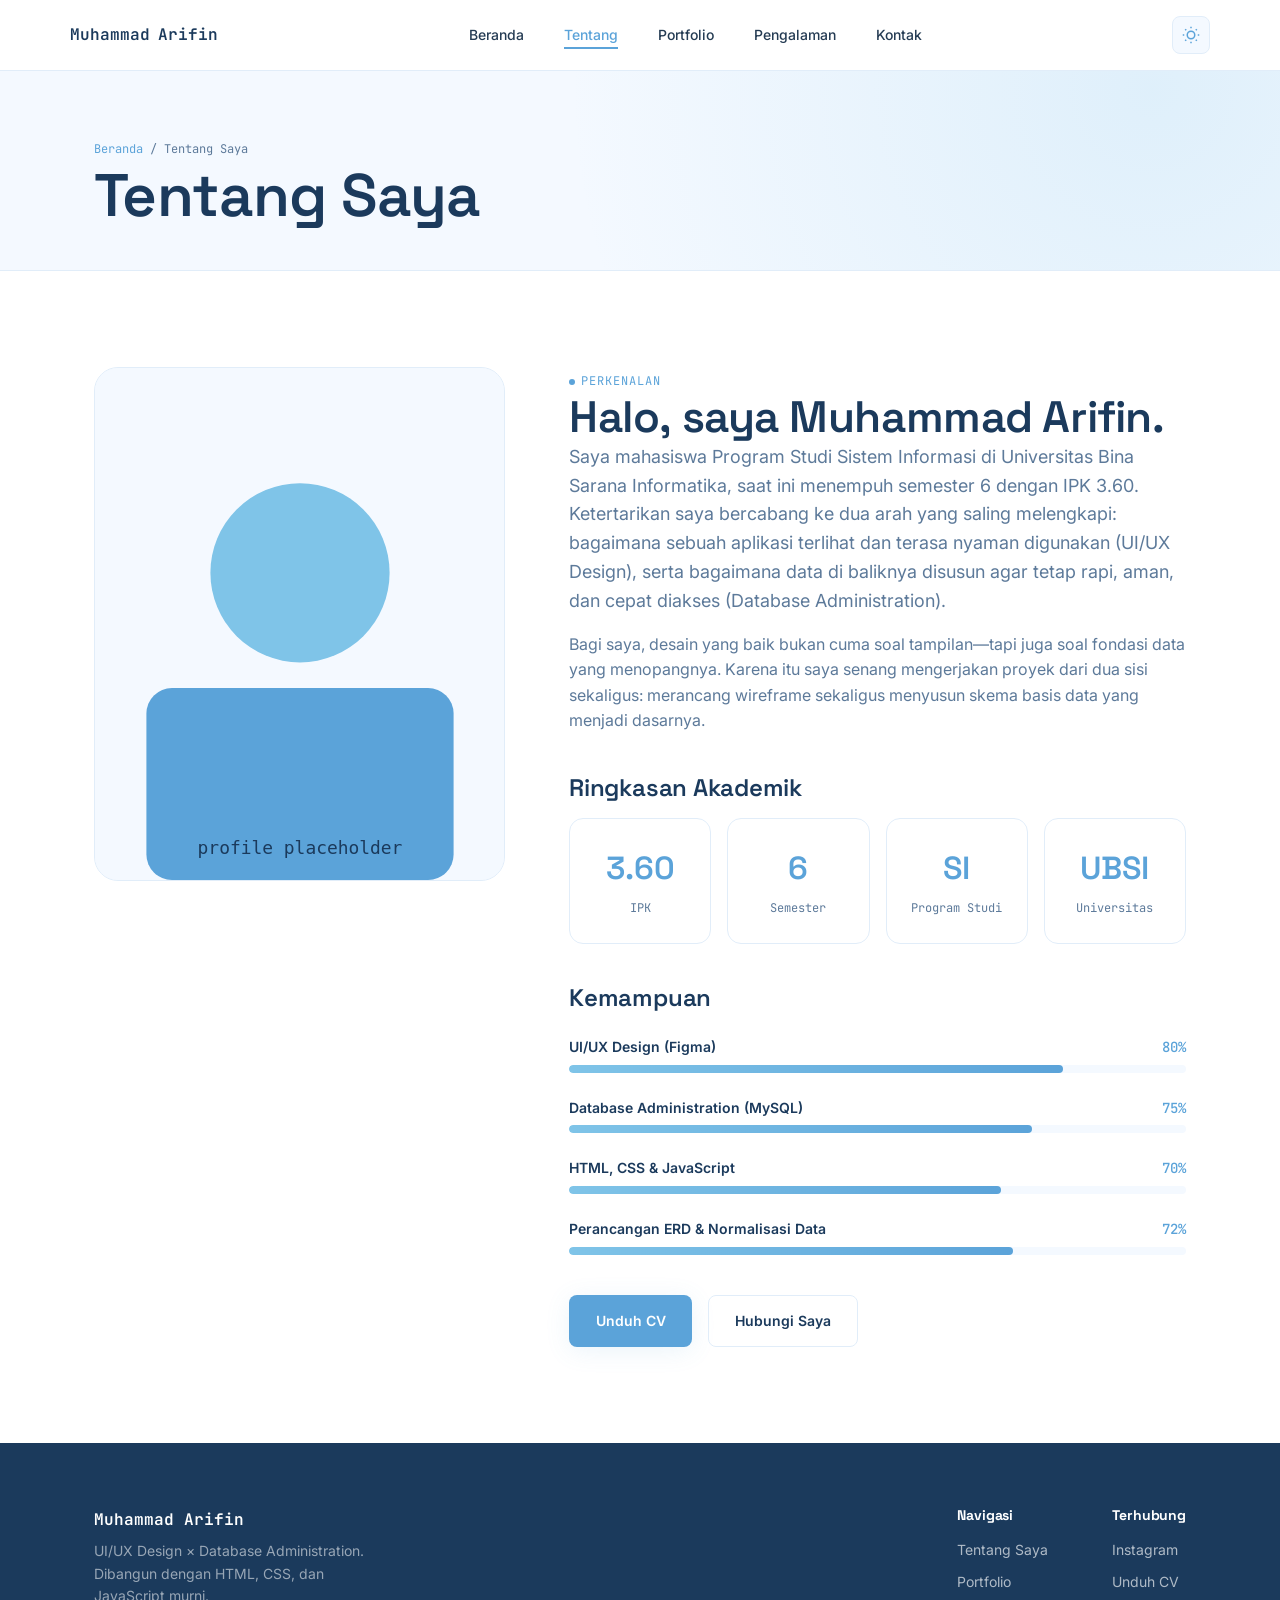
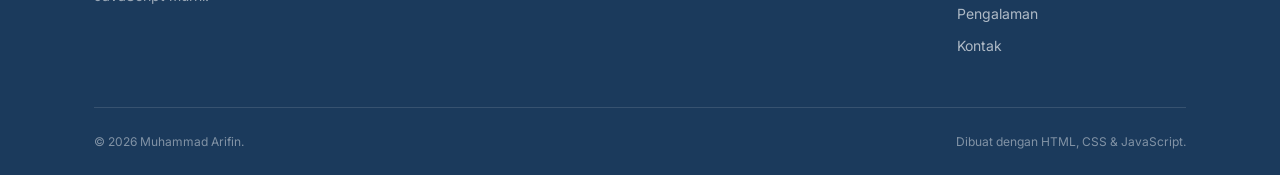
==== about.html @ ec72a24f "Update IPK to 3.60, add CV.pdf, and structure portfolio files" ====
<!DOCTYPE html>
<html lang="id">
<head>
  <meta charset="UTF-8" />
  <meta name="viewport" content="width=device-width, initial-scale=1.0" />
  <title>Tentang Saya — Muhammad Arifin</title>
  <meta name="description" content="Profil Muhammad Arifin, mahasiswa Sistem Informasi UBSI dengan minat di UI/UX Design dan Database Administration." />

  <link rel="preconnect" href="https://fonts.googleapis.com">
  <link href="https://fonts.googleapis.com/css2?family=Space+Grotesk:wght@500;600;700&family=Inter:wght@400;500;600&family=JetBrains+Mono:wght@400;500;600&display=swap" rel="stylesheet">

  <link rel="stylesheet" href="assets/css/style.css" />
  <link rel="stylesheet" href="assets/css/responsive.css" />
</head>
<body>

  <header class="site-header">
    <nav class="nav container">
      <a href="index.html" class="nav-brand">Muhammad<span class=span>Arifin</a>
      <ul class="nav-links">
        <li><a href="index.html">Beranda</a></li>
        <li><a href="about.html" class="active">Tentang</a></li>
        <li><a href="portfolio.html">Portfolio</a></li>
        <li><a href="experience.html">Pengalaman</a></li>
        <li><a href="contact.html">Kontak</a></li>
      </ul>
      <button class="theme-toggle" id="theme-toggle" aria-label="Ganti tema gelap/terang">
  <svg class="icon-sun" width="18" height="18" viewBox="0 0 24 24" fill="none" stroke="currentColor" stroke-width="2"><circle cx="12" cy="12" r="5"/><path d="M12 1v2M12 21v2M4.22 4.22l1.42 1.42M18.36 18.36l1.42 1.42M1 12h2M21 12h2M4.22 19.78l1.42-1.42M18.36 5.64l1.42-1.42"/></svg>
  <svg class="icon-moon" width="18" height="18" viewBox="0 0 24 24" fill="none" stroke="currentColor" stroke-width="2"><path d="M21 12.79A9 9 0 1 1 11.21 3 7 7 0 0 0 21 12.79z"/></svg>
</button>
<button class="nav-toggle" aria-label="Buka menu" aria-expanded="false">
  <span></span><span></span><span></span>
</button>
    </nav>
  </header>

  <main>
    <div class="page-header">
      <div class="container">
        <span class="breadcrumb"><a href="index.html">Beranda</a> / Tentang Saya</span>
        <h1>Tentang Saya</h1>
      </div>
    </div>

    <section class="section">
      <div class="container about-grid">
        <div class="about-photo reveal">
          <img src="assets/images/profile.jpg.svg" alt="Foto profil Muhammad Arifin" />
        </div>

        <div class="about-content">
          <span class="eyebrow reveal">perkenalan</span>
          <h2 class="reveal">Halo, saya Muhammad Arifin.</h2>
          <p class="reveal" style="margin-bottom: var(--space-2); font-size: var(--fs-md);">
            Saya mahasiswa Program Studi Sistem Informasi di Universitas Bina Sarana Informatika,
            saat ini menempuh semester 6 dengan IPK 3.60. Ketertarikan saya bercabang ke dua arah yang
            saling melengkapi: bagaimana sebuah aplikasi terlihat dan terasa nyaman digunakan (UI/UX Design),
            serta bagaimana data di baliknya disusun agar tetap rapi, aman, dan cepat diakses (Database Administration).
          </p>
          <p class="reveal" style="margin-bottom: var(--space-4);">
            Bagi saya, desain yang baik bukan cuma soal tampilan—tapi juga soal fondasi data yang menopangnya.
            Karena itu saya senang mengerjakan proyek dari dua sisi sekaligus: merancang wireframe sekaligus
            menyusun skema basis data yang menjadi dasarnya.
          </p>

          <div class="reveal" style="margin-bottom: var(--space-4);">
            <h3 style="margin-bottom: var(--space-2);">Ringkasan Akademik</h3>
            <div class="stats-strip">
              <div class="stat-block">
                <span class="stat-value">3.60</span>
                <span class="stat-label">IPK</span>
              </div>
              <div class="stat-block">
                <span class="stat-value">6</span>
                <span class="stat-label">Semester</span>
              </div>
              <div class="stat-block">
                <span class="stat-value">SI</span>
                <span class="stat-label">Program Studi</span>
              </div>
              <div class="stat-block">
                <span class="stat-value">UBSI</span>
                <span class="stat-label">Universitas</span>
              </div>
            </div>
          </div>

          <div class="reveal">
            <h3 style="margin-bottom: var(--space-3);">Kemampuan</h3>

            <div class="skill-bar-group">
              <div class="skill-bar-label"><span>UI/UX Design (Figma)</span><span>80%</span></div>
              <div class="skill-bar-track"><div class="skill-bar-fill" data-level="80"></div></div>
            </div>
            <div class="skill-bar-group">
              <div class="skill-bar-label"><span>Database Administration (MySQL)</span><span>75%</span></div>
              <div class="skill-bar-track"><div class="skill-bar-fill" data-level="75"></div></div>
            </div>
            <div class="skill-bar-group">
              <div class="skill-bar-label"><span>HTML, CSS &amp; JavaScript</span><span>70%</span></div>
              <div class="skill-bar-track"><div class="skill-bar-fill" data-level="70"></div></div>
            </div>
            <div class="skill-bar-group">
              <div class="skill-bar-label"><span>Perancangan ERD &amp; Normalisasi Data</span><span>72%</span></div>
              <div class="skill-bar-track"><div class="skill-bar-fill" data-level="72"></div></div>
            </div>
          </div>

          <div class="reveal" style="margin-top: var(--space-4); display:flex; gap: var(--space-2); flex-wrap: wrap;">
            <a href="assets/documents/CV.pdf" class="btn btn-primary" download>Unduh CV</a>
            <a href="contact.html" class="btn btn-outline">Hubungi Saya</a>
          </div>
        </div>
      </div>
    </section>
  </main>

  <footer class="site-footer">
    <div class="container">
      <div class="footer-inner">
        <div>
          <div class="footer-brand">Muhammad Arifin</div>
          <p class="footer-tagline">UI/UX Design × Database Administration. Dibangun dengan HTML, CSS, dan JavaScript murni.</p>
        </div>
        <div class="footer-links">
          <div class="footer-col">
            <h4>Navigasi</h4>
            <a href="about.html">Tentang Saya</a>
            <a href="portfolio.html">Portfolio</a>
            <a href="experience.html">Pengalaman</a>
            <a href="contact.html">Kontak</a>
          </div>
          <div class="footer-col">
            <h4>Terhubung</h4>
            <a href="https://instagram.com/arsip.in_9" target="_blank" rel="noopener">Instagram</a>
            <a href="assets/documents/CV.pdf" download>Unduh CV</a>
          </div>
        </div>
      </div>
      <div class="footer-bottom">
        <span>&copy; <span id="current-year"></span> Muhammad Arifin.</span>
        <span>Dibuat dengan HTML, CSS &amp; JavaScript.</span>
      </div>
    </div>
  </footer>

  <button class="back-to-top" aria-label="Kembali ke atas">
    <svg width="18" height="18" viewBox="0 0 24 24" fill="none" stroke="currentColor" stroke-width="2"><path d="M12 19V5M5 12l7-7 7 7"/></svg>
  </button>

  <script src="assets/js/script.js"></script>
</body>
</html>
---- assets/css/style.css ----
/* =========================================================
   Muhammad Arifin — E-Portfolio
   Design tokens: light blue + white, SaaS-clean direction
   ========================================================= */

:root {
  /* Color */
  --color-white: #ffffff;
  --color-bg-soft: #f4f9ff;
  --color-blue-primary: #5ba3d9;
  --color-blue-secondary: #7fc4e8;
  --color-blue-deep: #1b3a5c;
  --color-border: #e1edf9;
  --color-text: #243b53;
  --color-text-muted: #5d7a9a;
  --color-success: #3fb88a;

  /* Type */
  --font-display: "Space Grotesk", sans-serif;
  --font-body: "Inter", sans-serif;
  --font-mono: "JetBrains Mono", monospace;

  /* Scale */
  --fs-xs: 0.75rem;
  --fs-sm: 0.875rem;
  --fs-base: 1rem;
  --fs-md: 1.125rem;
  --fs-lg: 1.5rem;
  --fs-xl: 2rem;
  --fs-2xl: 2.75rem;
  --fs-3xl: 3.75rem;

  /* Layout */
  --container-width: 1140px;
  --radius-sm: 8px;
  --radius-md: 14px;
  --radius-lg: 24px;
  --space-1: 0.5rem;
  --space-2: 1rem;
  --space-3: 1.5rem;
  --space-4: 2.5rem;
  --space-5: 4rem;
  --space-6: 6rem;

  --shadow-soft: 0 4px 24px rgba(91, 163, 217, 0.12);
  --shadow-hover: 0 12px 32px rgba(91, 163, 217, 0.2);
  --transition: 220ms cubic-bezier(0.4, 0, 0.2, 1);
}

/* =========================== Dark mode tokens =========================== */

[data-theme="dark"] {
  --color-white: #16263f;
  --color-bg-soft: #0f1b2e;
  --color-blue-primary: #6bb3e0;
  --color-blue-secondary: #8fd0f0;
  --color-blue-deep: #e8f1fb;
  --color-border: #2a4566;
  --color-text: #e8f1fb;
  --color-text-muted: #8fa8c4;
  --color-success: #4fd19a;

  --shadow-soft: 0 4px 24px rgba(0, 0, 0, 0.3);
  --shadow-hover: 0 12px 32px rgba(0, 0, 0, 0.45);
}

[data-theme="dark"] body {
  background: #0f1b2e;
}

[data-theme="dark"] .site-header {
  background: rgba(15, 27, 46, 0.85);
}

[data-theme="dark"] .hero {
  background:
    radial-gradient(circle at 85% 15%, rgba(107, 179, 224, 0.12), transparent 45%),
    linear-gradient(180deg, #0f1b2e 0%, #16263f 100%);
}

[data-theme="dark"] .page-header {
  background:
    radial-gradient(circle at 90% 10%, rgba(107, 179, 224, 0.12), transparent 50%),
    #0f1b2e;
}

[data-theme="dark"] .hero-grid-pattern {
  background-image:
    linear-gradient(rgba(107, 179, 224, 0.06) 1px, transparent 1px),
    linear-gradient(90deg, rgba(107, 179, 224, 0.06) 1px, transparent 1px);
}

[data-theme="dark"] .site-footer {
  background: #0a1422;
}

[data-theme="dark"] .btn-primary {
  color: #0f1b2e;
}

[data-theme="dark"] .stat-value {
  color: var(--color-blue-primary);
}

[data-theme="dark"] img:not(.no-dim) {
  filter: brightness(0.85);
}

* {
  margin: 0;
  padding: 0;
  box-sizing: border-box;
}

html {
  scroll-behavior: smooth;
}

@media (prefers-reduced-motion: reduce) {
  html {
    scroll-behavior: auto;
  }
  *,
  *::before,
  *::after {
    animation-duration: 0.01ms !important;
    animation-iteration-count: 1 !important;
    transition-duration: 0.01ms !important;
  }
}

body {
  font-family: var(--font-body);
  color: var(--color-text);
  background: var(--color-white);
  line-height: 1.6;
  -webkit-font-smoothing: antialiased;
  animation: page-fade-in 400ms ease;
  transition: background 300ms ease, color 300ms ease;
}

@keyframes page-fade-in {
  from { opacity: 0; }
  to { opacity: 1; }
}

img {
  max-width: 100%;
  display: block;
}

a {
  color: inherit;
  text-decoration: none;
}

ul {
  list-style: none;
}

.container {
  width: 100%;
  max-width: var(--container-width);
  margin: 0 auto;
  padding: 0 var(--space-3);
}

:focus-visible {
  outline: 2px solid var(--color-blue-primary);
  outline-offset: 3px;
  border-radius: 4px;
}

h1, h2, h3, h4 {
  font-family: var(--font-display);
  color: var(--color-blue-deep);
  line-height: 1.15;
  letter-spacing: -0.01em;
}

h1 { font-size: var(--fs-3xl); font-weight: 600; }
h2 { font-size: var(--fs-2xl); font-weight: 600; }
h3 { font-size: var(--fs-lg); font-weight: 600; }

p { color: var(--color-text-muted); }

.eyebrow {
  font-family: var(--font-mono);
  font-size: var(--fs-xs);
  letter-spacing: 0.08em;
  text-transform: uppercase;
  color: var(--color-blue-primary);
  display: inline-flex;
  align-items: center;
  gap: 0.5em;
}

.eyebrow::before {
  content: "";
  width: 6px;
  height: 6px;
  border-radius: 50%;
  background: var(--color-blue-primary);
}


/* =========================== Header / Nav =========================== */

.site-header {
  position: sticky;
  top: 0;
  z-index: 100;
  background: rgba(255, 255, 255, 0.85);
  backdrop-filter: blur(10px);
  border-bottom: 1px solid var(--color-border);
  transition: background 300ms ease;
}

.nav {
  display: flex;
  align-items: center;
  justify-content: space-between;
  padding: var(--space-2) 0;
  gap: var(--space-2);
}

.nav-brand {
  font-family: var(--font-mono);
  font-weight: 600;
  font-size: var(--fs-base);
  color: var(--color-blue-deep);
  display: inline-flex;
  align-items: center;
  gap: 0.5rem;
  transition: transform 200ms ease;
}

.nav-brand:hover {
  transform: rotate(-2deg) scale(1.05);
}

.nav-brand .dot {
  color: var(--color-blue-primary);
  display: inline-block;
  transition: transform 300ms cubic-bezier(0.68, -0.55, 0.27, 1.55);
}

.nav-brand:hover .dot {
  transform: scale(1.6) rotate(180deg);
}

.nav-links {
  display: flex;
  gap: var(--space-4);
  align-items: center;
}

.nav-links a {
  font-size: var(--fs-sm);
  font-weight: 500;
  color: var(--color-text);
  position: relative;
  padding: 0.25rem 0;
  transition: color var(--transition);
}

.nav-links a::after {
  content: "";
  position: absolute;
  left: 0;
  bottom: -2px;
  width: 0;
  height: 2px;
  background: var(--color-blue-primary);
  transition: width var(--transition);
}

.nav-links a:hover,
.nav-links a.active {
  color: var(--color-blue-primary);
}

.nav-links a:hover::after,
.nav-links a.active::after {
  width: 100%;
}

.nav-actions {
  display: flex;
  align-items: center;
  gap: var(--space-2);
}

.nav-toggle {
  display: none;
  flex-direction: column;
  gap: 4px;
  background: none;
  border: none;
  cursor: pointer;
  padding: 8px;
}

.nav-toggle span {
  width: 22px;
  height: 2px;
  background: var(--color-blue-deep);
  transition: transform var(--transition), opacity var(--transition);
}

/* =========================== Theme toggle =========================== */

.theme-toggle {
  display: flex;
  align-items: center;
  justify-content: center;
  width: 38px;
  height: 38px;
  border-radius: var(--radius-sm);
  background: var(--color-bg-soft);
  border: 1px solid var(--color-border);
  color: var(--color-blue-primary);
  cursor: pointer;
  transition: transform var(--transition), background var(--transition), color var(--transition);
  flex-shrink: 0;
}

.theme-toggle:hover {
  transform: scale(1.08) rotate(-8deg);
  background: var(--color-blue-primary);
  color: var(--color-white);
}

.theme-toggle:active {
  transform: scale(0.92);
}

.theme-toggle .icon-moon {
  display: none;
}

[data-theme="dark"] .theme-toggle .icon-sun {
  display: none;
}

[data-theme="dark"] .theme-toggle .icon-moon {
  display: block;
}

/* =========================== Buttons =========================== */

.btn {
  display: inline-flex;
  align-items: center;
  gap: 0.5rem;
  font-family: var(--font-body);
  font-weight: 600;
  font-size: var(--fs-sm);
  padding: 0.85rem 1.6rem;
  border-radius: var(--radius-sm);
  border: 1px solid transparent;
  cursor: pointer;
  transition: transform var(--transition), box-shadow var(--transition), background var(--transition);
}

.btn:active {
  transform: scale(0.96) translateY(0);
}

.btn-primary {
  background: var(--color-blue-primary);
  color: var(--color-white);
  box-shadow: var(--shadow-soft);
}

.btn-primary:hover {
  background: var(--color-blue-deep);
  box-shadow: var(--shadow-hover);
  transform: translateY(-2px);
}

.btn-outline {
  background: transparent;
  border-color: var(--color-border);
  color: var(--color-blue-deep);
}

.btn-outline:hover {
  border-color: var(--color-blue-primary);
  color: var(--color-blue-primary);
  transform: translateY(-2px);
}

/* =========================== Hero =========================== */

.hero {
  position: relative;
  padding: var(--space-6) 0 var(--space-5);
  overflow: hidden;
  background:
    radial-gradient(circle at 85% 15%, rgba(127, 196, 232, 0.18), transparent 45%),
    linear-gradient(180deg, var(--color-bg-soft) 0%, var(--color-white) 100%);
  transition: background 300ms ease;
}

.hero-grid-pattern {
  position: absolute;
  inset: 0;
  background-image:
    linear-gradient(rgba(91, 163, 217, 0.07) 1px, transparent 1px),
    linear-gradient(90deg, rgba(91, 163, 217, 0.07) 1px, transparent 1px);
  background-size: 48px 48px;
  mask-image: linear-gradient(180deg, black, transparent 75%);
  pointer-events: none;
}

.hero-inner {
  position: relative;
  display: grid;
  grid-template-columns: 1.1fr 0.9fr;
  gap: var(--space-5);
  align-items: center;
}

.hero-text h1 {
  margin: var(--space-2) 0 var(--space-3);
}

.hero-text h1 .highlight {
  color: var(--color-blue-primary);
}

.hero-lead {
  font-size: var(--fs-md);
  max-width: 46ch;
  margin-bottom: var(--space-4);
}

.hero-actions {
  display: flex;
  gap: var(--space-2);
  flex-wrap: wrap;
  margin-bottom: var(--space-4);
}

.hero-meta {
  display: flex;
  gap: var(--space-4);
  flex-wrap: wrap;
}

.hero-meta-item {
  font-family: var(--font-mono);
  font-size: var(--fs-xs);
  color: var(--color-text-muted);
}

.hero-meta-item strong {
  display: block;
  font-size: var(--fs-lg);
  font-family: var(--font-display);
  color: var(--color-blue-deep);
  font-weight: 600;
}

.hero-visual {
  position: relative;
  display: flex;
  justify-content: center;
}

.hero-card {
  position: relative;
  width: 100%;
  max-width: 340px;
  background: var(--color-white);
  border: 1px solid var(--color-border);
  border-radius: var(--radius-lg);
  box-shadow: var(--shadow-soft);
  padding: var(--space-3);
  transition: transform 300ms ease, box-shadow 300ms ease, background 300ms ease;
}

.hero-card:hover {
  transform: translateY(-6px);
  box-shadow: var(--shadow-hover);
}

.hero-photo-frame {
  width: 100%;
  aspect-ratio: 1 / 1;
  border-radius: var(--radius-md);
  overflow: hidden;
  background: var(--color-bg-soft);
  margin-bottom: var(--space-2);
}

.hero-photo-frame img {
  width: 100%;
  height: 100%;
  object-fit: cover;
}

.hero-status {
  display: flex;
  align-items: center;
  gap: 0.5rem;
  font-family: var(--font-mono);
  font-size: var(--fs-xs);
  color: var(--color-text-muted);
  padding: 0.6rem 0.8rem;
  background: var(--color-bg-soft);
  border-radius: var(--radius-sm);
}

.hero-status .pulse {
  width: 8px;
  height: 8px;
  border-radius: 50%;
  background: var(--color-success);
  flex-shrink: 0;
  position: relative;
}

.hero-status .pulse::after {
  content: "";
  position: absolute;
  inset: 0;
  border-radius: 50%;
  background: var(--color-success);
  animation: pulse-ring 2s ease-out infinite;
}

@keyframes pulse-ring {
  0% { transform: scale(1); opacity: 0.6; }
  100% { transform: scale(2.6); opacity: 0; }
}

.hero-float {
  position: absolute;
  background: var(--color-white);
  border: 1px solid var(--color-border);
  border-radius: var(--radius-sm);
  box-shadow: var(--shadow-soft);
  padding: 0.6rem 0.9rem;
  font-family: var(--font-mono);
  font-size: var(--fs-xs);
  color: var(--color-blue-deep);
  font-weight: 600;
}

.hero-float--top {
  top: 6%;
  right: -6%;
}

.hero-float--bottom {
  bottom: 8%;
  left: -8%;
}

/* =========================== Section base =========================== */

.section {
  padding: var(--space-6) 0;
}

.section-soft {
  background: var(--color-bg-soft);
  transition: background 300ms ease;
}

.section-head {
  max-width: 60ch;
  margin-bottom: var(--space-5);
}

.section-head h2 {
  margin-top: var(--space-1);
}

.section-foot {
  margin-top: var(--space-5);
  text-align: center;
}

/* =========================== Cards: skills / focus =========================== */

.focus-grid {
  display: grid;
  grid-template-columns: repeat(2, 1fr);
  gap: var(--space-3);
}

.focus-card {
  background: var(--color-white);
  border: 1px solid var(--color-border);
  border-radius: var(--radius-md);
  padding: var(--space-4);
  transition: transform var(--transition), box-shadow var(--transition), border-color var(--transition), background var(--transition);
}

.focus-card:hover {
  transform: translateY(-4px);
  box-shadow: var(--shadow-hover);
  border-color: var(--color-blue-secondary);
}

.focus-icon {
  width: 44px;
  height: 44px;
  border-radius: var(--radius-sm);
  background: var(--color-bg-soft);
  display: flex;
  align-items: center;
  justify-content: center;
  margin-bottom: var(--space-2);
  color: var(--color-blue-primary);
  transition: transform 300ms ease, background 300ms ease, color 300ms ease;
}

.focus-card:hover .focus-icon {
  transform: rotate(-8deg) scale(1.1);
  background: var(--color-blue-primary);
  color: var(--color-white);
}

.focus-card h3 {
  margin-bottom: 0.5rem;
}

.focus-tags {
  display: flex;
  flex-wrap: wrap;
  gap: 0.4rem;
  margin-top: var(--space-2);
}

.tag {
  font-family: var(--font-mono);
  font-size: 0.7rem;
  padding: 0.3rem 0.6rem;
  border-radius: 100px;
  background: var(--color-bg-soft);
  color: var(--color-blue-deep);
  border: 1px solid var(--color-border);
  transition: transform 200ms ease, background 200ms ease, color 200ms ease, border-color 200ms ease;
}

.tag:hover {
  transform: translateY(-2px);
  background: var(--color-blue-primary);
  color: var(--color-white);
  border-color: var(--color-blue-primary);
}

/* =========================== Project cards =========================== */

.project-grid {
  display: grid;
  grid-template-columns: repeat(3, 1fr);
  gap: var(--space-3);
}

.project-card {
  background: var(--color-white);
  border: 1px solid var(--color-border);
  border-radius: var(--radius-md);
  overflow: hidden;
  transition: transform var(--transition), box-shadow var(--transition), background var(--transition);
  display: flex;
  flex-direction: column;
}

.project-card:hover {
  transform: translateY(-6px);
  box-shadow: var(--shadow-hover);
}

.project-thumb {
  aspect-ratio: 16 / 10;
  background: var(--color-bg-soft);
  position: relative;
  overflow: hidden;
}

.project-thumb img {
  width: 100%;
  height: 100%;
  object-fit: cover;
  transition: transform 400ms cubic-bezier(0.25, 0.46, 0.45, 0.94);
}

.project-card:hover .project-thumb img {
  transform: scale(1.08);
}

.project-thumb .project-index {
  position: absolute;
  top: 0.75rem;
  left: 0.75rem;
  font-family: var(--font-mono);
  font-size: var(--fs-xs);
  background: rgba(27, 58, 92, 0.75);
  color: var(--color-white);
  padding: 0.25rem 0.55rem;
  border-radius: 100px;
}

.project-body {
  padding: var(--space-3);
  flex: 1;
  display: flex;
  flex-direction: column;
}

.project-body h3 {
  margin-bottom: 0.4rem;
}

.project-body p {
  font-size: var(--fs-sm);
  margin-bottom: var(--space-2);
}

.project-tags {
  display: flex;
  flex-wrap: wrap;
  gap: 0.4rem;
  margin-bottom: var(--space-2);
}

.project-link {
  margin-top: auto;
  font-family: var(--font-mono);
  font-size: var(--fs-xs);
  font-weight: 600;
  color: var(--color-blue-primary);
  display: inline-flex;
  align-items: center;
  gap: 0.4rem;
}

.project-link svg {
  transition: transform var(--transition);
}

.project-link:hover svg {
  transform: translate(2px, -2px);
}

/* =========================== Timeline (experience) =========================== */

.timeline {
  position: relative;
  padding-left: var(--space-5);
}

.timeline::before {
  content: "";
  position: absolute;
  left: 7px;
  top: 6px;
  bottom: 6px;
  width: 1px;
  background: var(--color-border);
}

.timeline-item {
  position: relative;
  padding-bottom: var(--space-5);
}

.timeline-item:last-child {
  padding-bottom: 0;
}

.timeline-marker {
  position: absolute;
  left: calc(-1 * var(--space-5) + 1px);
  top: 4px;
  width: 14px;
  height: 14px;
  border-radius: 50%;
  background: var(--color-white);
  border: 2px solid var(--color-blue-primary);
  transition: transform 250ms ease, background 250ms ease;
}

.timeline-item:hover .timeline-marker {
  transform: scale(1.3);
  background: var(--color-blue-primary);
}

.timeline-period {
  font-family: var(--font-mono);
  font-size: var(--fs-xs);
  color: var(--color-blue-primary);
  margin-bottom: 0.3rem;
  display: block;
}

.timeline-item h3 {
  margin-bottom: 0.2rem;
}

.timeline-org {
  font-size: var(--fs-sm);
  color: var(--color-text-muted);
  margin-bottom: 0.6rem;
  font-weight: 500;
}

.timeline-desc {
  font-size: var(--fs-sm);
  max-width: 60ch;
}

/* =========================== Stats strip =========================== */

.stats-strip {
  display: grid;
  grid-template-columns: repeat(4, 1fr);
  gap: var(--space-2);
}

.stat-block {
  padding: var(--space-3);
  text-align: center;
  background: var(--color-white);
  border: 1px solid var(--color-border);
  border-radius: var(--radius-md);
  transition: transform var(--transition), box-shadow var(--transition), border-color var(--transition), background var(--transition);
}

.stat-block:hover {
  transform: translateY(-4px);
  box-shadow: var(--shadow-hover);
  border-color: var(--color-blue-secondary);
}

.stat-value {
  font-family: var(--font-display);
  font-size: var(--fs-xl);
  font-weight: 600;
  color: var(--color-blue-primary);
  display: block;
}

.stat-label {
  font-family: var(--font-mono);
  font-size: var(--fs-xs);
  color: var(--color-text-muted);
}


/* =========================== Forms =========================== */

.form-grid {
  display: grid;
  grid-template-columns: 1fr 1fr;
  gap: var(--space-5);
  align-items: start;
}

.field {
  margin-bottom: var(--space-3);
}

.field label {
  display: block;
  font-size: var(--fs-sm);
  font-weight: 600;
  color: var(--color-blue-deep);
  margin-bottom: 0.4rem;
}

.field input,
.field textarea {
  width: 100%;
  font-family: var(--font-body);
  font-size: var(--fs-base);
  padding: 0.85rem 1rem;
  border: 1px solid var(--color-border);
  border-radius: var(--radius-sm);
  background: var(--color-white);
  color: var(--color-text);
  transition: border-color var(--transition), box-shadow var(--transition), background var(--transition);
}

.field input:focus,
.field textarea:focus {
  outline: none;
  border-color: var(--color-blue-primary);
  box-shadow: 0 0 0 3px rgba(91, 163, 217, 0.15);
}

.field-error {
  font-size: var(--fs-xs);
  color: #d9534f;
  margin-top: 0.3rem;
  display: none;
  font-family: var(--font-mono);
}

.field.has-error input,
.field.has-error textarea {
  border-color: #d9534f;
}

.field.has-error .field-error {
  display: block;
}

.form-status {
  margin-top: var(--space-2);
  padding: 0.9rem 1rem;
  border-radius: var(--radius-sm);
  font-size: var(--fs-sm);
  display: none;
}

.form-status.show {
  display: block;
}

.form-status.success {
  background: rgba(63, 184, 138, 0.12);
  color: #237a5c;
  border: 1px solid rgba(63, 184, 138, 0.3);
}

.contact-info-card {
  background: var(--color-white);
  border: 1px solid var(--color-border);
  border-radius: var(--radius-md);
  padding: var(--space-4);
  transition: background 300ms ease;
}

.contact-info-item {
  display: flex;
  gap: var(--space-2);
  align-items: flex-start;
  padding: var(--space-2) 0;
  border-bottom: 1px solid var(--color-border);
}

.contact-info-item:last-child {
  border-bottom: none;
}

.contact-info-icon {
  width: 38px;
  height: 38px;
  border-radius: var(--radius-sm);
  background: var(--color-bg-soft);
  color: var(--color-blue-primary);
  display: flex;
  align-items: center;
  justify-content: center;
  flex-shrink: 0;
  transition: transform 250ms ease;
}

.contact-info-item:hover .contact-info-icon {
  transform: scale(1.1) rotate(-5deg);
}

.contact-info-item strong {
  display: block;
  font-size: var(--fs-sm);
  color: var(--color-blue-deep);
}

.contact-info-item span,
.contact-info-item a {
  font-size: var(--fs-sm);
  color: var(--color-text-muted);
}

.contact-info-item a:hover {
  color: var(--color-blue-primary);
}

/* =========================== About page specifics =========================== */

.about-grid {
  display: grid;
  grid-template-columns: 0.8fr 1.2fr;
  gap: var(--space-5);
  align-items: start;
}

.about-photo {
  border-radius: var(--radius-lg);
  overflow: hidden;
  border: 1px solid var(--color-border);
  aspect-ratio: 4 / 5;
  background: var(--color-bg-soft);
  position: sticky;
  top: 100px;
}

.about-photo img {
  width: 100%;
  height: 100%;
  object-fit: cover;
}

.skill-bar-group {
  margin-bottom: var(--space-3);
}

.skill-bar-label {
  display: flex;
  justify-content: space-between;
  font-size: var(--fs-sm);
  font-weight: 600;
  color: var(--color-blue-deep);
  margin-bottom: 0.4rem;
}

.skill-bar-label span:last-child {
  font-family: var(--font-mono);
  color: var(--color-blue-primary);
  font-weight: 500;
}

.skill-bar-track {
  height: 8px;
  background: var(--color-bg-soft);
  border-radius: 100px;
  overflow: hidden;
}

.skill-bar-fill {
  height: 100%;
  background: linear-gradient(90deg, var(--color-blue-secondary), var(--color-blue-primary));
  border-radius: 100px;
  width: 0;
  transition: width 1.1s cubic-bezier(0.4, 0, 0.2, 1);
}

/* =========================== Footer =========================== */

.site-footer {
  background: var(--color-blue-deep);
  color: rgba(255, 255, 255, 0.7);
  padding: var(--space-5) 0 var(--space-3);
}

.footer-inner {
  display: flex;
  justify-content: space-between;
  align-items: flex-start;
  flex-wrap: wrap;
  gap: var(--space-3);
  padding-bottom: var(--space-4);
  border-bottom: 1px solid rgba(255, 255, 255, 0.12);
  margin-bottom: var(--space-3);
}

.footer-brand {
  font-family: var(--font-mono);
  color: var(--color-white);
  font-weight: 600;
  margin-bottom: 0.5rem;
}

.footer-tagline {
  font-size: var(--fs-sm);
  max-width: 32ch;
  color: rgba(255, 255, 255, 0.55);
}

.footer-links {
  display: flex;
  gap: var(--space-5);
}

.footer-col h4 {
  color: var(--color-white);
  font-size: var(--fs-sm);
  margin-bottom: var(--space-2);
}

.footer-col a {
  display: block;
  font-size: var(--fs-sm);
  color: rgba(255, 255, 255, 0.65);
  margin-bottom: 0.6rem;
  transition: color var(--transition), transform var(--transition);
}

.footer-col a:hover {
  color: var(--color-blue-secondary);
  transform: translateX(3px);
}

.footer-bottom {
  display: flex;
  justify-content: space-between;
  font-size: var(--fs-xs);
  color: rgba(255, 255, 255, 0.45);
  flex-wrap: wrap;
  gap: 0.5rem;
}

/* =========================== Page header (inner pages) =========================== */

.page-header {
  padding: var(--space-5) 0 var(--space-4);
  background:
    radial-gradient(circle at 90% 10%, rgba(127, 196, 232, 0.18), transparent 50%),
    var(--color-bg-soft);
  border-bottom: 1px solid var(--color-border);
  transition: background 300ms ease;
}

.breadcrumb {
  font-family: var(--font-mono);
  font-size: var(--fs-xs);
  color: var(--color-text-muted);
  margin-bottom: var(--space-2);
}

.breadcrumb a {
  color: var(--color-blue-primary);
}

/* =========================== Back to top =========================== */

.back-to-top {
  position: fixed;
  right: var(--space-3);
  bottom: var(--space-3);
  width: 44px;
  height: 44px;
  border-radius: 50%;
  background: var(--color-blue-primary);
  color: var(--color-white);
  display: flex;
  align-items: center;
  justify-content: center;
  box-shadow: var(--shadow-hover);
  cursor: pointer;
  border: none;
  opacity: 0;
  pointer-events: none;
  transform: translateY(10px);
  transition: opacity var(--transition), transform var(--transition), background var(--transition);
  z-index: 99;
}

.back-to-top.show {
  opacity: 1;
  pointer-events: auto;
  transform: translateY(0);
}

.back-to-top:hover {
  background: var(--color-blue-deep);
  transform: translateY(-4px);
}

.back-to-top:active {
  transform: scale(0.92);
}

/* =========================== Reveal-on-scroll =========================== */

.reveal {
  opacity: 0;
  transform: translateY(18px);
  transition: opacity 0.6s ease, transform 0.6s ease;
}

.reveal.in-view {
  opacity: 1;
  transform: translateY(0);
}

/* =========================== Document download card =========================== */

.doc-card {
  display: flex;
  align-items: center;
  gap: var(--space-2);
  background: var(--color-white);
  border: 1px solid var(--color-border);
  border-radius: var(--radius-sm);
  padding: var(--space-2) var(--space-3);
  transition: border-color var(--transition), transform var(--transition), background var(--transition);
}

.doc-card:hover {
  border-color: var(--color-blue-primary);
  transform: translateY(-2px);
}

.doc-card-icon {
  width: 36px;
  height: 36px;
  border-radius: var(--radius-sm);
  background: var(--color-bg-soft);
  color: var(--color-blue-primary);
  display: flex;
  align-items: center;
  justify-content: center;
  flex-shrink: 0;
  transition: transform 250ms ease;
}

.doc-card:hover .doc-card-icon {
  transform: scale(1.1);
}

.doc-card-text strong {
  display: block;
  font-size: var(--fs-sm);
  color: var(--color-blue-deep);
}

.doc-card-text span {
  font-size: var(--fs-xs);
  color: var(--color-text-muted);
}

.btn-whatsapp {
  background: #25d366;
  color: var(--color-white);
  box-shadow: 0 4px 24px rgba(37, 211, 102, 0.25);
}

.btn-whatsapp:hover {
  background: #1ebe5b;
  box-shadow: 0 12px 32px rgba(37, 211, 102, 0.35);
  transform: translateY(-2px);
}

.form-actions {
  display: flex;
  flex-wrap: wrap;
  gap: var(--space-2);
  margin-bottom: var(--space-1);
}

.form-hint {
  font-size: var(--fs-xs);
  color: var(--color-text-muted);
  margin-top: var(--space-2);
}

.contact-info-icon--whatsapp {
  background: rgba(37, 211, 102, 0.12);
  color: #25d366;
}
---- assets/css/responsive.css ----
/* =========================================================
   Responsive overrides
   ========================================================= */

@media (max-width: 1024px) {
  .hero-inner {
    grid-template-columns: 1fr;
  }

  .hero-visual {
    order: -1;
    margin-bottom: var(--space-3);
  }

  .hero-card {
    max-width: 280px;
  }

  .about-grid {
    grid-template-columns: 1fr;
  }

  .about-photo {
    position: static;
    max-width: 320px;
    margin: 0 auto;
  }

  .project-grid {
    grid-template-columns: repeat(2, 1fr);
  }

  .form-grid {
    grid-template-columns: 1fr;
    gap: var(--space-4);
  }
}

@media (max-width: 768px) {
  :root {
    --fs-3xl: 2.5rem;
    --fs-2xl: 2rem;
    --fs-xl: 1.6rem;
  }

  .nav-links {
    position: fixed;
    top: 64px;
    left: 0;
    right: 0;
    background: var(--color-white);
    border-bottom: 1px solid var(--color-border);
    flex-direction: column;
    align-items: flex-start;
    padding: var(--space-3);
    gap: var(--space-2);
    transform: translateY(-150%);
    opacity: 0;
    transition: transform var(--transition), opacity var(--transition);
    z-index: 90;
  }

  .nav-links.open {
    transform: translateY(0);
    opacity: 1;
  }

  .nav-toggle {
    display: flex;
  }

  .nav-toggle.open span:nth-child(1) {
    transform: translateY(6px) rotate(45deg);
  }

  .nav-toggle.open span:nth-child(2) {
    opacity: 0;
  }

  .nav-toggle.open span:nth-child(3) {
    transform: translateY(-6px) rotate(-45deg);
  }

  .focus-grid {
    grid-template-columns: 1fr;
  }

  .project-grid {
    grid-template-columns: 1fr;
  }

  .stats-strip {
    grid-template-columns: repeat(2, 1fr);
    gap: var(--space-2);
  }

  .footer-inner {
    flex-direction: column;
  }

  .footer-links {
    gap: var(--space-4);
  }

  .hero-float {
    display: none;
  }

  .timeline {
    padding-left: var(--space-4);
  }

  .timeline-marker {
    left: calc(-1 * var(--space-4) + 1px);
  }
}

@media (max-width: 480px) {
  .container {
    padding: 0 var(--space-2);
  }

  .hero {
    padding: var(--space-4) 0 var(--space-4);
  }

  .section {
    padding: var(--space-5) 0;
  }

  .hero-actions {
    flex-direction: column;
    align-items: stretch;
  }

  .hero-meta {
    gap: var(--space-3);
  }

  .footer-links {
    flex-direction: column;
    gap: var(--space-3);
  }
}
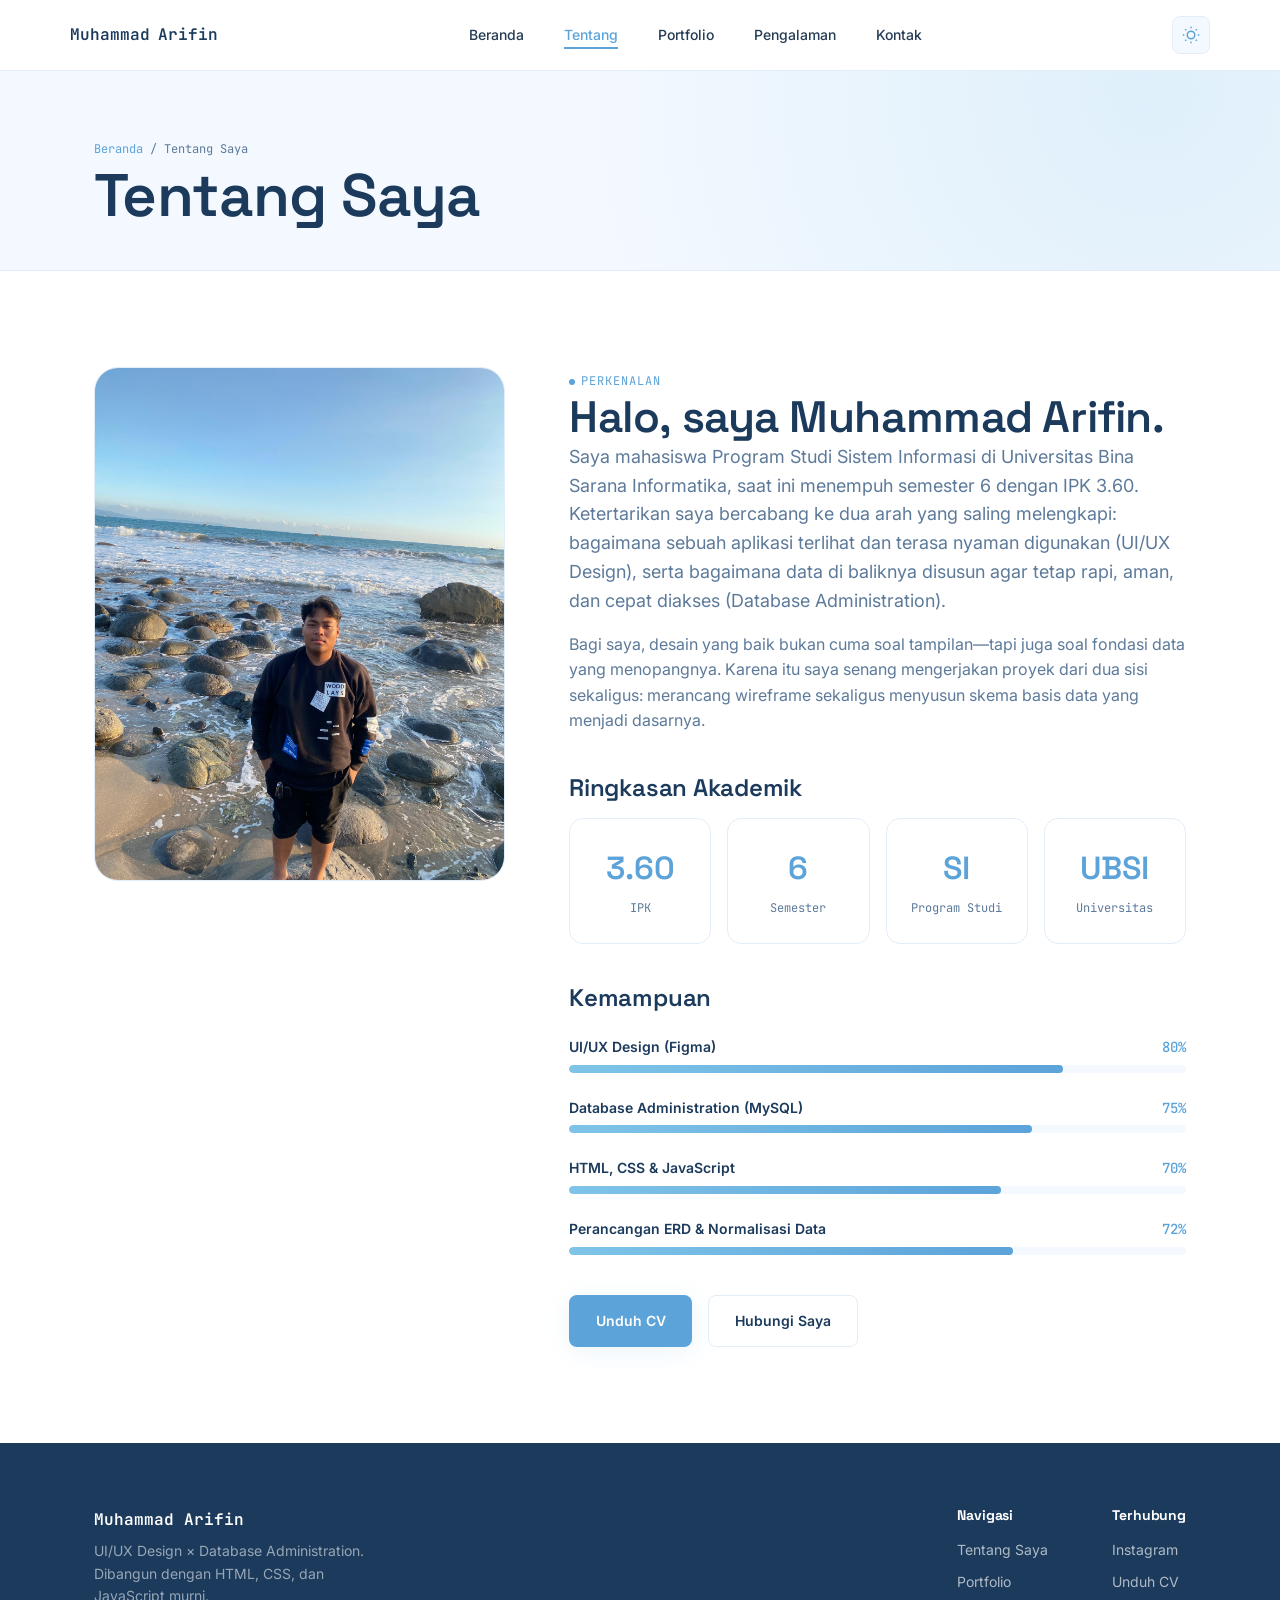
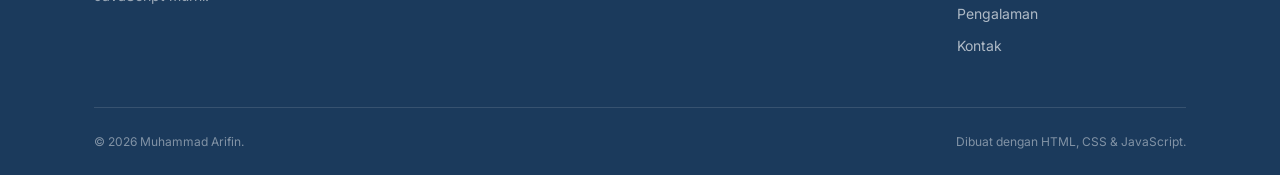
==== commit 762e6e7b: "Update profile picture to actual jpeg" ====
--- a/about.html
+++ b/about.html
@@ -45,7 +45,7 @@
     <section class="section">
       <div class="container about-grid">
         <div class="about-photo reveal">
-          <img src="assets/images/profile.jpg.svg" alt="Foto profil Muhammad Arifin" />
+          <img src="assets/images/profile.jpeg" alt="Foto profil Muhammad Arifin" />
         </div>
 
         <div class="about-content">
